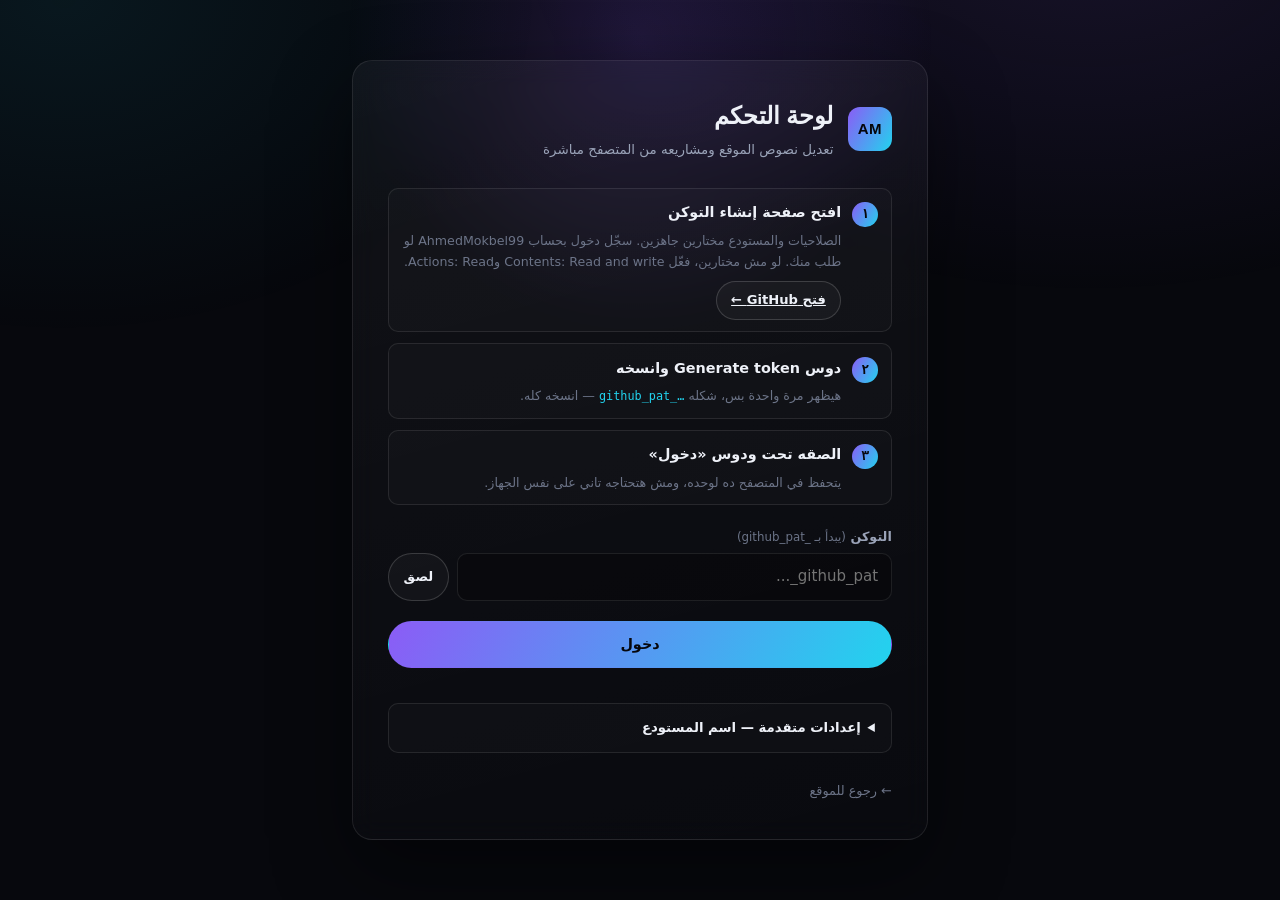
==== admin/index.html @ 38c46030 "Show admin build version and refresh to v27" ====
<!DOCTYPE html>
<html lang="ar" dir="rtl">
<head>
  <meta charset="UTF-8">
  <meta name="viewport" content="width=device-width, initial-scale=1">
  <meta http-equiv="Content-Security-Policy" content="default-src 'self'; base-uri 'self'; object-src 'none'; script-src 'self'; style-src 'self' 'unsafe-inline'; img-src 'self' data: blob: https://raw.githubusercontent.com; font-src 'self' data:; connect-src 'self' https://api.github.com https://raw.githubusercontent.com; form-action 'self'; manifest-src 'self'; worker-src 'self'">
  <meta name="referrer" content="strict-origin-when-cross-origin">
  <meta name="robots" content="noindex, nofollow">
  <meta name="description" content="لوحة تحكم خاصة بموقع أحمد مقبل — غير مفهرسة وغير مربوطة من الموقع.">
  <meta name="theme-color" content="#07080d">
  <title>لوحة التحكم — أحمد مقبل</title>
  <link rel="icon" type="image/svg+xml" href="../assets/favicon.svg">
  <link rel="apple-touch-icon" href="../assets/apple-touch-icon.png">
  <link rel="manifest" href="manifest.json">
  <meta name="apple-mobile-web-app-capable" content="yes">
  <meta name="mobile-web-app-capable" content="yes">
  <meta name="apple-mobile-web-app-title" content="لوحة التحكم">
  <meta name="apple-mobile-web-app-status-bar-style" content="black-translucent">
  <link rel="preload" href="../assets/fonts/ibm-plex-sans-arabic-400-arabic.woff2" as="font" type="font/woff2" crossorigin>
  <link rel="preload" href="../assets/fonts/tajawal-800-arabic.woff2" as="font" type="font/woff2" crossorigin>
<link rel="stylesheet" href="admin.css?v=8">
</head>
<body>

  <!-- شاشة الدخول -->
  <main class="login" id="loginView">
    <div class="login__glow" aria-hidden="true"></div>
    <form class="login__card" id="loginForm" autocomplete="off">
      <div class="login__brand">
        <span class="brand-mark">AM</span>
        <div>
          <h1>لوحة التحكم</h1>
          <p>تعديل نصوص الموقع ومشاريعه من المتصفح مباشرة</p>
        </div>
      </div>

      <ol class="steps">
        <li class="steps__item">
          <span class="steps__num">١</span>
          <div>
            <b>افتح صفحة إنشاء التوكن</b>
            <p>الصلاحيات والمستودع مختارين جاهزين. سجّل دخول بحساب <span dir="ltr">AhmedMokbel99</span> لو طلب منك. لو مش مختارين، فعّل <span dir="ltr">Contents: Read and write</span> و<span dir="ltr">Actions: Read</span>.</p>
            <a class="btn btn--ghost btn--sm" href="https://github.com/settings/personal-access-tokens/new?name=AM%20Admin&description=Portfolio%20admin%20panel&target_name=AhmedMokbel99&expires_in=none&contents=write&actions=read" target="_blank" rel="noopener">فتح GitHub ←</a>
          </div>
        </li>
        <li class="steps__item">
          <span class="steps__num">٢</span>
          <div>
            <b>دوس <span dir="ltr">Generate token</span> وانسخه</b>
            <p>هيظهر مرة واحدة بس، شكله <code dir="ltr">github_pat_…</code> — انسخه كله.</p>
          </div>
        </li>
        <li class="steps__item">
          <span class="steps__num">٣</span>
          <div>
            <b>الصقه تحت ودوس «دخول»</b>
            <p>يتحفظ في المتصفح ده لوحده، ومش هتحتاجه تاني على نفس الجهاز.</p>
          </div>
        </li>
      </ol>

      <label class="field">
        <span>التوكن <span class="field__note">(يبدأ بـ <span dir="ltr">github_pat_</span>)</span></span>
        <div class="field__inline">
          <input id="tokenInput" type="password" placeholder="github_pat_..." spellcheck="false" autocomplete="off" required>
          <button class="btn btn--ghost btn--sm" type="button" id="pasteBtn">لصق</button>
        </div>
      </label>

      <button class="btn btn--primary" type="submit" id="loginBtn">دخول</button>
      <p class="form-error" id="loginError" role="alert"></p>

      <details class="help">
        <summary>إعدادات متقدمة — اسم المستودع</summary>
        <div class="grid-2">
          <label class="field">
            <span>المستخدم / المنظمة</span>
            <input id="ownerInput" type="text" value="AhmedMokbel99" spellcheck="false" required>
          </label>
          <label class="field">
            <span>المستودع</span>
            <input id="repoInput" type="text" value="AhmedMokbel99.github.io" spellcheck="false" required>
          </label>
        </div>
        <p class="hint">غيّرها فقط لو نقلت الموقع لمستودع تاني. لو مش متأكد سيبها زي ما هي.</p>
      </details>

      <a class="login__back" href="../index.html">← رجوع للموقع</a>
    </form>
  </main>

  <!-- اللوحة -->
  <div class="app" id="appView" hidden>
    <header class="topbar">
      <div class="topbar__start">
        <span class="brand-mark brand-mark--sm">AM</span>
        <div class="topbar__title">
          <b>لوحة التحكم <small dir="ltr" style="opacity:.65;font-weight:400">v27</small></b>
          <small id="repoLabel">—</small>
        </div>
      </div>
      <div class="topbar__actions">
        <span class="deploy" id="deployStatus" hidden></span>
        <a class="btn btn--ghost btn--sm" id="previewLink" href="../index.html" target="_blank" rel="noopener">معاينة الموقع</a>
        <button class="btn btn--primary btn--sm" id="saveBtn" type="button" disabled>حفظ ونشر</button>
      </div>
    </header>

    <div class="layout">
      <aside class="sidebar">
        <nav id="tabsNav">
          <button class="tab is-active" data-tab="projects" type="button">
            <span aria-hidden="true">▦</span> المشاريع
          </button>
          <button class="tab" data-tab="texts" type="button">
            <span aria-hidden="true">✎</span> نصوص الموقع
          </button>
          <button class="tab" data-tab="pages" type="button">
            <span aria-hidden="true">▤</span> صفحات الخدمات
          </button>
          <button class="tab" data-tab="images" type="button">
            <span aria-hidden="true">🖼</span> صور الموقع
          </button>
          <button class="tab" data-tab="settings" type="button">
            <span aria-hidden="true">⚙</span> الإعدادات
          </button>
        </nav>
        <div class="sidebar__foot">
          <p id="userLabel">—</p>
          <button class="link-btn" id="logoutBtn" type="button">تسجيل الخروج</button>
        </div>
      </aside>

      <main class="content">
        <section class="panel" id="panel-projects"></section>
        <section class="panel" id="panel-texts" hidden></section>
        <section class="panel" id="panel-pages" hidden></section>
        <section class="panel" id="panel-images" hidden></section>
        <section class="panel" id="panel-settings" hidden></section>
      </main>
    </div>
  </div>

  <!-- محرر المشروع -->
  <div class="modal" id="projectModal" hidden>
    <div class="modal__backdrop" data-close-modal></div>
    <div class="modal__dialog" role="dialog" aria-modal="true" aria-labelledby="projectModalTitle">
      <header class="modal__head">
        <h2 id="projectModalTitle">مشروع جديد</h2>
        <button class="icon-btn" type="button" data-close-modal aria-label="إغلاق">✕</button>
      </header>
      <div class="modal__body" id="projectForm"></div>
      <footer class="modal__foot">
        <button class="btn btn--ghost" type="button" data-close-modal>إلغاء</button>
        <button class="btn btn--primary" type="button" id="projectSaveBtn">تأكيد المشروع</button>
      </footer>
    </div>
  </div>

  <div class="toast" id="toast" role="status" aria-live="polite"></div>

  <div class="dirty-bar" id="dirtyBar" hidden>
    <span>فيه تعديلات لسه مش على الموقع</span>
    <button class="btn btn--primary btn--sm" id="dirtySaveBtn" type="button">حفظ ونشر الآن</button>
  </div>

  <script src="admin.js?v=27"></script>
</body>
</html>
---- admin/admin.css ----
/* ============================================================
   لوحة التحكم — أحمد مقبل
   ============================================================ */
:root {
  --bg: #07080d;
  --bg-soft: #0c0e16;
  --surface: #11131d;
  --surface-2: #171a26;
  --line: rgba(255, 255, 255, 0.09);
  --line-strong: rgba(255, 255, 255, 0.16);
  --text: #eef1f8;
  --muted: #9aa3b8;
  --dim: #6c7488;
  --cyan: #22d3ee;
  --violet: #8b5cf6;
  --green: #34d399;
  --amber: #fbbf24;
  --red: #f87171;
  --radius: 14px;
  --radius-sm: 10px;
  --grad: linear-gradient(120deg, #8b5cf6, #22d3ee);
  --font: "IBM Plex Sans Arabic", system-ui, sans-serif;
  --display: "Tajawal", "IBM Plex Sans Arabic", sans-serif;
  --mono: "IBM Plex Mono", monospace;
}

* { box-sizing: border-box; }

html, body {
  margin: 0;
  padding: 0;
  min-height: 100%;
}

body {
  background: var(--bg);
  color: var(--text);
  font-family: var(--font);
  font-size: 15px;
  line-height: 1.7;
  -webkit-font-smoothing: antialiased;
}

body::before {
  content: "";
  position: fixed;
  inset: 0;
  z-index: -1;
  background:
    radial-gradient(60rem 40rem at 85% -10%, rgba(139, 92, 246, 0.13), transparent 60%),
    radial-gradient(50rem 35rem at 5% 0%, rgba(34, 211, 238, 0.08), transparent 60%);
  pointer-events: none;
}

a { color: var(--cyan); }

button, input, select, textarea { font: inherit; }

[hidden] { display: none !important; }

/* ---------- عناصر عامة ---------- */
.brand-mark {
  display: grid;
  place-items: center;
  width: 44px;
  height: 44px;
  border-radius: 12px;
  background: var(--grad);
  color: #05060a;
  font-family: var(--display);
  font-weight: 800;
  letter-spacing: 0.02em;
  flex: 0 0 auto;
}

.brand-mark--sm { width: 34px; height: 34px; border-radius: 10px; font-size: 0.8rem; }

.btn {
  display: inline-flex;
  align-items: center;
  justify-content: center;
  gap: 0.45rem;
  padding: 0.62rem 1.1rem;
  border: 1px solid transparent;
  border-radius: 999px;
  background: transparent;
  color: var(--text);
  font-weight: 600;
  font-size: 0.9rem;
  cursor: pointer;
  transition: transform 0.15s ease, background-color 0.2s ease, border-color 0.2s ease, opacity 0.2s;
}

.btn:active { transform: translateY(1px); }
.btn:disabled { opacity: 0.45; cursor: not-allowed; }

.btn--primary { background: var(--grad); color: #06070c; }
.btn--ghost { border-color: var(--line-strong); color: var(--text); background: rgba(255, 255, 255, 0.03); }
.btn--ghost:hover { border-color: var(--cyan); color: var(--cyan); }
.btn--danger { border-color: rgba(248, 113, 113, 0.4); color: var(--red); }
.btn--danger:hover { background: rgba(248, 113, 113, 0.1); }
.btn--sm { padding: 0.45rem 0.9rem; font-size: 0.82rem; }

.icon-btn {
  width: 34px;
  height: 34px;
  display: grid;
  place-items: center;
  border-radius: 9px;
  border: 1px solid var(--line);
  background: transparent;
  color: var(--muted);
  cursor: pointer;
}
.icon-btn:hover { color: var(--text); border-color: var(--line-strong); }

.link-btn {
  background: none;
  border: 0;
  color: var(--muted);
  font-size: 0.82rem;
  cursor: pointer;
  padding: 0;
  text-decoration: underline;
  text-underline-offset: 0.2em;
}
.link-btn:hover { color: var(--red); }

/* ---------- شاشة الدخول ---------- */
.login {
  position: relative;
  min-height: 100vh;
  display: grid;
  place-items: center;
  padding: 2rem 1rem;
}

.login__glow {
  position: fixed;
  inset: auto 50% 60% auto;
  width: 40rem;
  height: 40rem;
  transform: translateX(50%);
  background: radial-gradient(circle, rgba(139, 92, 246, 0.18), transparent 65%);
  pointer-events: none;
}

.login__card {
  position: relative;
  width: min(100%, 36rem);
  padding: clamp(1.4rem, 3vw, 2.2rem);
  border: 1px solid var(--line);
  border-radius: 20px;
  background: linear-gradient(165deg, rgba(255, 255, 255, 0.045), rgba(255, 255, 255, 0.012));
  backdrop-filter: blur(12px);
  box-shadow: 0 30px 80px rgba(0, 0, 0, 0.45);
}

.login__brand {
  display: flex;
  align-items: center;
  gap: 0.9rem;
  margin-bottom: 1.6rem;
}

.login__brand h1 { margin: 0; font-family: var(--display); font-size: 1.5rem; }
.login__brand p { margin: 0.15rem 0 0; color: var(--muted); font-size: 0.84rem; }

.field { display: grid; gap: 0.35rem; margin-bottom: 0.9rem; }
.field > span { color: var(--muted); font-size: 0.8rem; font-weight: 600; }

.field input,
.field select,
.field textarea,
.input {
  width: 100%;
  padding: 0.62rem 0.8rem;
  border: 1px solid var(--line);
  border-radius: var(--radius-sm);
  background: rgba(0, 0, 0, 0.25);
  color: var(--text);
  transition: border-color 0.2s, box-shadow 0.2s;
}

.field input:focus,
.field select:focus,
.field textarea:focus,
.input:focus {
  outline: none;
  border-color: var(--cyan);
  box-shadow: 0 0 0 3px rgba(34, 211, 238, 0.12);
}

.field textarea { min-height: 5.2rem; resize: vertical; }
.field input[type="number"] { font-family: var(--mono); }

.grid-2 { display: grid; grid-template-columns: 1fr 1fr; gap: 0.8rem; }

.help {
  margin: 0.4rem 0 1rem;
  padding: 0.8rem 1rem;
  border: 1px solid var(--line);
  border-radius: var(--radius-sm);
  background: rgba(255, 255, 255, 0.02);
  font-size: 0.83rem;
  color: var(--muted);
}
.help summary { cursor: pointer; color: var(--text); font-weight: 600; }
.help ol { margin: 0.7rem 0 0.4rem; padding-inline-start: 1.2rem; line-height: 2; }
.hint { margin: 0.4rem 0 0; color: var(--dim); font-size: 0.78rem; }

.form-error { min-height: 1.2rem; margin: 0.6rem 0 0; color: var(--red); font-size: 0.84rem; }

.login__card .btn--primary { width: 100%; margin-top: 0.4rem; }

/* ---------- خطوات الدخول ---------- */
.steps {
  display: grid;
  gap: 0.7rem;
  margin: 0 0 1.3rem;
  padding: 0;
  list-style: none;
  counter-reset: none;
}

.steps__item {
  display: flex;
  gap: 0.7rem;
  padding: 0.7rem 0.8rem;
  border: 1px solid var(--line);
  border-radius: var(--radius-sm);
  background: rgba(255, 255, 255, 0.02);
}

.steps__num {
  flex: 0 0 1.6rem;
  height: 1.6rem;
  display: grid;
  place-items: center;
  margin-top: 0.1rem;
  border-radius: 50%;
  background: var(--grad);
  color: #06070c;
  font-family: var(--mono);
  font-size: 0.82rem;
  font-weight: 700;
}

.steps__item b { font-size: 0.9rem; }
.steps__item p { margin: 0.25rem 0 0; color: var(--dim); font-size: 0.79rem; line-height: 1.7; }
.steps__item .btn { margin-top: 0.55rem; }
.steps__item code { font-family: var(--mono); font-size: 0.74rem; color: var(--cyan); }

.field__note { color: var(--dim); font-size: 0.74rem; font-weight: 400; }

.field__inline { display: flex; align-items: stretch; gap: 0.5rem; }
.field__inline input { flex: 1 1 auto; min-width: 0; }
.field__inline .btn { flex: 0 0 auto; margin-top: 0; }

.login__back {
  display: inline-block;
  margin-top: 0.7rem;
  color: var(--dim);
  font-size: 0.8rem;
  text-decoration: none;
}
.login__back:hover { color: var(--cyan); }

/* ---------- التخطيط ---------- */
.app { min-height: 100vh; display: flex; flex-direction: column; }

.topbar {
  position: sticky;
  top: 0;
  z-index: 40;
  display: flex;
  align-items: center;
  justify-content: space-between;
  gap: 1rem;
  padding: 0.65rem clamp(1rem, 3vw, 2rem);
  border-bottom: 1px solid var(--line);
  background: rgba(7, 8, 13, 0.82);
  backdrop-filter: blur(16px);
}

.topbar__start { display: flex; align-items: center; gap: 0.7rem; min-width: 0; }
.topbar__title { display: grid; line-height: 1.35; }
.topbar__title b { font-family: var(--display); font-size: 1rem; }
.topbar__title small { color: var(--dim); font-family: var(--mono); font-size: 0.68rem; direction: ltr; text-align: start; }

.topbar__actions { display: flex; align-items: center; gap: 0.55rem; flex-wrap: wrap; }

.deploy {
  display: inline-flex;
  align-items: center;
  gap: 0.4rem;
  padding: 0.3rem 0.65rem;
  border-radius: 999px;
  font-size: 0.72rem;
  border: 1px solid var(--line);
  color: var(--muted);
}
.deploy::before { content: ""; width: 7px; height: 7px; border-radius: 50%; background: var(--amber); }
.deploy.is-ok::before { background: var(--green); }
.deploy.is-err::before { background: var(--red); }

.layout { flex: 1; display: grid; grid-template-columns: 230px minmax(0, 1fr); }

.sidebar {
  display: flex;
  flex-direction: column;
  justify-content: space-between;
  gap: 1rem;
  padding: 1.2rem 0.9rem;
  border-inline-end: 1px solid var(--line);
  background: rgba(255, 255, 255, 0.012);
}

#tabsNav { display: grid; gap: 0.3rem; }

.tab {
  display: flex;
  align-items: center;
  gap: 0.55rem;
  width: 100%;
  padding: 0.62rem 0.8rem;
  border: 1px solid transparent;
  border-radius: var(--radius-sm);
  background: transparent;
  color: var(--muted);
  font-size: 0.9rem;
  text-align: start;
  cursor: pointer;
  transition: background-color 0.2s, color 0.2s, border-color 0.2s;
}

.tab:hover { color: var(--text); background: rgba(255, 255, 255, 0.03); }
.tab.is-active { color: var(--text); border-color: var(--line); background: rgba(34, 211, 238, 0.08); }
.tab span { color: var(--cyan); font-size: 0.9rem; }

.sidebar__foot { display: grid; gap: 0.3rem; padding: 0.5rem 0.4rem 0; border-top: 1px solid var(--line); }
.sidebar__foot p { margin: 0; color: var(--dim); font-size: 0.75rem; word-break: break-word; direction: ltr; text-align: start; }

.content { padding: clamp(1rem, 2.4vw, 1.8rem); min-width: 0; }

/* ---------- الألواح ---------- */
.panel { display: grid; gap: 1.1rem; }

.panel-head {
  display: flex;
  align-items: flex-end;
  justify-content: space-between;
  gap: 1rem;
  flex-wrap: wrap;
}
.panel-head h2 { margin: 0; font-family: var(--display); font-size: 1.35rem; }
.panel-head p { margin: 0.2rem 0 0; color: var(--muted); font-size: 0.84rem; max-width: 50ch; }

.toolbar { display: flex; gap: 0.6rem; flex-wrap: wrap; align-items: center; }
.toolbar .input { width: auto; min-width: 12rem; }

/* ---------- المشاريع ---------- */
.projects-grid {
  display: grid;
  grid-template-columns: repeat(auto-fill, minmax(220px, 1fr));
  align-items: start;
  gap: 0.9rem;
}

.pcard {
  display: flex;
  flex-direction: column;
  border: 1px solid var(--line);
  border-radius: var(--radius);
  background: var(--surface);
  overflow: hidden;
  transition: border-color 0.2s, transform 0.2s;
}
.pcard:hover { border-color: var(--line-strong); transform: translateY(-2px); }
.pcard.is-hidden { opacity: 0.55; }

/* سحب وإفلات لترتيب العناصر */
.pcard[draggable="true"], .item-card[draggable="true"] { cursor: grab; }
.pcard.is-dragging, .item-card.is-dragging { opacity: 0.4; cursor: grabbing; }
.pcard.drop-target, .item-card.drop-target {
  border-color: var(--cyan);
  outline: 2px dashed var(--cyan);
  outline-offset: 2px;
}

.pcard__media { position: relative; aspect-ratio: 4 / 3; background: var(--surface-2); }
.pcard__media img { width: 100%; height: 100%; object-fit: cover; display: block; }
.pcard__badge {
  position: absolute;
  top: 0.5rem;
  inset-inline-start: 0.5rem;
  padding: 0.15rem 0.5rem;
  border-radius: 999px;
  background: rgba(5, 6, 10, 0.75);
  border: 1px solid var(--line);
  font-family: var(--mono);
  font-size: 0.66rem;
  color: var(--muted);
}
.pcard__badge--video { inset-inline-start: auto; inset-inline-end: 0.5rem; color: var(--cyan); }

.pcard__body { display: grid; gap: 0.25rem; padding: 0.7rem 0.8rem 0.35rem; }
.pcard__body b { font-size: 0.9rem; line-height: 1.45; }
.pcard__body small { color: var(--dim); font-size: 0.74rem; }

.pcard__actions {
  display: flex;
  gap: 0.3rem;
  padding: 0.5rem 0.6rem 0.65rem;
  margin-top: auto;
}
.pcard__actions .icon-btn { width: 30px; height: 30px; font-size: 0.8rem; }

/* ---------- مجموعات النصوص ---------- */
.group {
  border: 1px solid var(--line);
  border-radius: var(--radius);
  background: var(--surface);
  overflow: hidden;
}
.group + .group { margin-top: 0; }

.group > summary {
  display: flex;
  align-items: center;
  justify-content: space-between;
  gap: 0.6rem;
  padding: 0.85rem 1rem;
  cursor: pointer;
  font-family: var(--display);
  font-weight: 700;
  font-size: 1rem;
  list-style: none;
}
.group > summary::-webkit-details-marker { display: none; }
.group > summary::after {
  content: "+";
  color: var(--cyan);
  font-family: var(--mono);
  font-size: 1.1rem;
}
.group[open] > summary::after { content: "−"; }
.group > summary small { color: var(--dim); font-weight: 400; font-size: 0.74rem; margin-inline-start: auto; }

.group__body { padding: 0 1rem 1rem; border-top: 1px solid var(--line); display: grid; gap: 0.1rem; }

.field-row { display: grid; gap: 0.3rem; padding-top: 0.8rem; }
.field-row > span { color: var(--muted); font-size: 0.78rem; font-weight: 600; }
.field-row > span em { color: var(--dim); font-style: normal; font-family: var(--mono); font-size: 0.66rem; margin-inline-start: 0.4rem; }
.field-row textarea { min-height: 4.4rem; }

/* بطاقات القوائم */
.list-editor { display: grid; gap: 0.7rem; padding-top: 0.9rem; }

.item-card {
  border: 1px solid var(--line);
  border-radius: var(--radius-sm);
  background: rgba(255, 255, 255, 0.018);
  padding: 0.7rem;
  display: grid;
  gap: 0.55rem;
}

.item-card__head { display: flex; align-items: center; justify-content: space-between; gap: 0.5rem; }
.item-card__head b { font-size: 0.82rem; color: var(--muted); }
.item-card__head .actions { display: flex; gap: 0.25rem; }

.item-grid { display: grid; grid-template-columns: 1fr 1fr; gap: 0.55rem; }
.item-grid .wide { grid-column: 1 / -1; }

.mini-field { display: grid; gap: 0.25rem; }
.mini-field span { font-size: 0.72rem; color: var(--dim); }
.mini-field input, .mini-field textarea, .mini-field select {
  width: 100%;
  padding: 0.45rem 0.6rem;
  border: 1px solid var(--line);
  border-radius: 8px;
  background: rgba(0, 0, 0, 0.22);
  color: var(--text);
}
.mini-field textarea { min-height: 3.6rem; resize: vertical; }

.add-btn {
  justify-self: start;
  margin-top: 0.2rem;
}

/* ---------- الإعدادات ---------- */
.settings-grid { display: grid; gap: 1rem; grid-template-columns: repeat(auto-fit, minmax(260px, 1fr)); }
.card {
  border: 1px solid var(--line);
  border-radius: var(--radius);
  background: var(--surface);
  padding: 1rem;
}
.card h3 { margin: 0 0 0.6rem; font-family: var(--display); font-size: 1rem; }
.card p { color: var(--muted); font-size: 0.84rem; margin: 0 0 0.8rem; }
.card .btn { margin-top: 0.4rem; }
.card .mini-list { margin: 0 0 0.7rem; padding-inline-start: 1.1rem; color: var(--muted); font-size: 0.83rem; line-height: 1.9; }
.card .mini-list b { color: var(--text); font-weight: 600; }
.card code { font-family: var(--mono); font-size: 0.76rem; color: var(--cyan); }
.kv { display: grid; gap: 0.35rem; font-size: 0.82rem; color: var(--muted); }
.kv b { color: var(--text); font-weight: 600; }

/* ---------- المودال ---------- */
.modal { position: fixed; inset: 0; z-index: 100; display: grid; place-items: center; padding: 1rem; }
.modal__backdrop { position: absolute; inset: 0; background: rgba(3, 4, 8, 0.72); backdrop-filter: blur(4px); }
.modal__dialog {
  position: relative;
  width: min(100%, 52rem);
  max-height: calc(100vh - 2rem);
  display: flex;
  flex-direction: column;
  border: 1px solid var(--line-strong);
  border-radius: 18px;
  background: var(--bg-soft);
  box-shadow: 0 40px 100px rgba(0, 0, 0, 0.6);
  overflow: hidden;
}
.modal__head, .modal__foot {
  display: flex;
  align-items: center;
  justify-content: space-between;
  gap: 0.8rem;
  padding: 0.85rem 1.1rem;
  border-bottom: 1px solid var(--line);
}
.modal__foot { border-bottom: 0; border-top: 1px solid var(--line); justify-content: flex-end; }
.modal__head h2 { margin: 0; font-family: var(--display); font-size: 1.1rem; }
.modal__body { padding: 1rem 1.1rem; overflow-y: auto; }

.form-section { border-top: 1px solid var(--line); margin-top: 0.9rem; padding-top: 0.9rem; }
.form-section:first-child { border-top: 0; margin-top: 0; padding-top: 0; }
.form-section h4 { margin: 0 0 0.6rem; font-size: 0.86rem; color: var(--cyan); font-weight: 600; }

.image-picker { display: grid; grid-template-columns: 160px 1fr; gap: 0.8rem; align-items: start; }
.image-preview {
  aspect-ratio: 4 / 3;
  border: 1px dashed var(--line-strong);
  border-radius: var(--radius-sm);
  background: var(--surface-2);
  display: grid;
  place-items: center;
  overflow: hidden;
  color: var(--dim);
  font-size: 0.76rem;
  text-align: center;
  padding: 0.4rem;
}
.image-preview img { width: 100%; height: 100%; object-fit: cover; }
.image-preview--portrait { aspect-ratio: 3 / 4; }
.image-preview--wide { aspect-ratio: 1200 / 630; }
.image-controls { display: grid; gap: 0.55rem; }

.gallery-editor { display: grid; gap: 0.55rem; }
.gallery-item {
  display: grid;
  grid-template-columns: 64px 1fr;
  gap: 0.6rem;
  align-items: center;
  padding: 0.5rem;
  border: 1px solid var(--line);
  border-radius: var(--radius-sm);
  background: rgba(255, 255, 255, 0.02);
}
.gallery-item img {
  width: 64px;
  height: 64px;
  object-fit: cover;
  border-radius: 8px;
  background: var(--surface);
}
.gallery-item__body { display: grid; gap: 0.35rem; min-width: 0; }
.gallery-item__body input {
  width: 100%;
  padding: 0.45rem 0.6rem;
  border: 1px solid var(--line);
  border-radius: 8px;
  background: rgba(0, 0, 0, 0.25);
  color: var(--text);
  font-size: 0.82rem;
}
.gallery-item__body input:focus {
  outline: none;
  border-color: var(--cyan);
}
.gallery-item__actions { display: flex; gap: 0.7rem; flex-wrap: wrap; font-size: 0.76rem; }
.gallery-item__actions .link-btn { font-size: 0.76rem; }
.gallery-item__actions .link-btn:disabled { opacity: 0.35; cursor: not-allowed; }
.link-btn--danger { color: var(--red); }

.facts-editor { display: grid; gap: 0.45rem; }
.fact-row {
  display: grid;
  grid-template-columns: 1fr 1fr auto;
  gap: 0.45rem;
  align-items: center;
}
.fact-row input {
  width: 100%;
  padding: 0.45rem 0.6rem;
  border: 1px solid var(--line);
  border-radius: 8px;
  background: rgba(0, 0, 0, 0.25);
  color: var(--text);
  font-size: 0.82rem;
}
.fact-row input:focus { outline: none; border-color: var(--cyan); }

.dirty-bar {
  position: fixed;
  z-index: 90;
  inset-inline: 0;
  bottom: 4.6rem;
  margin-inline: auto;
  width: fit-content;
  max-width: min(92vw, 30rem);
  display: flex;
  flex-wrap: wrap;
  justify-content: center;
  align-items: center;
  gap: 0.8rem;
  padding: 0.5rem 0.7rem 0.5rem 1rem;
  border: 1px solid rgba(34, 211, 238, 0.4);
  border-radius: 999px;
  background: #0b1220;
  color: var(--text);
  font-size: 0.82rem;
  box-shadow: 0 18px 50px rgba(0, 0, 0, 0.55);
}
.dirty-bar[hidden] { display: none; }

.check { display: flex; align-items: center; gap: 0.5rem; font-size: 0.86rem; color: var(--muted); cursor: pointer; }
.check input { width: 18px; height: 18px; accent-color: var(--violet); }

.seg { display: flex; gap: 0.3rem; flex-wrap: wrap; }
.seg button {
  padding: 0.4rem 0.75rem;
  border-radius: 999px;
  border: 1px solid var(--line);
  background: transparent;
  color: var(--muted);
  font-size: 0.78rem;
  cursor: pointer;
}
.seg button.is-active { border-color: var(--cyan); color: var(--cyan); background: rgba(34, 211, 238, 0.08); }

.note {
  padding: 0.6rem 0.8rem;
  border-radius: var(--radius-sm);
  border: 1px solid rgba(251, 191, 36, 0.25);
  background: rgba(251, 191, 36, 0.06);
  color: #fcd34d;
  font-size: 0.78rem;
}

/* ---------- التوست ---------- */
.toast {
  position: fixed;
  z-index: 200;
  inset-inline: 0;
  bottom: 1.4rem;
  margin-inline: auto;
  width: fit-content;
  max-width: min(90vw, 32rem);
  padding: 0.65rem 1.1rem;
  border-radius: 999px;
  border: 1px solid var(--line-strong);
  background: var(--surface);
  color: var(--text);
  font-size: 0.86rem;
  box-shadow: 0 18px 50px rgba(0, 0, 0, 0.5);
  opacity: 0;
  transform: translateY(12px);
  pointer-events: none;
  transition: opacity 0.25s, transform 0.25s;
}
.toast.is-on { opacity: 1; transform: translateY(0); }
.toast.is-err { border-color: rgba(248, 113, 113, 0.5); color: #fecaca; }
.toast.is-ok { border-color: rgba(52, 211, 153, 0.45); color: #bbf7d0; }

/* ---------- استجابة ---------- */
@media (max-width: 860px) {
  .layout { grid-template-columns: 1fr; }
  .sidebar {
    position: sticky;
    top: 0;
    z-index: 30;
    flex-direction: row;
    align-items: center;
    overflow-x: auto;
    border-inline-end: 0;
    border-bottom: 1px solid var(--line);
    background: rgba(7, 8, 13, 0.92);
    padding: 0.5rem 0.7rem;
  }
  #tabsNav { display: flex; gap: 0.25rem; }
  .tab { width: auto; white-space: nowrap; padding: 0.45rem 0.7rem; font-size: 0.82rem; }
  .sidebar__foot { display: none; }
  .topbar__actions .btn--ghost { display: none; }
}

@media (max-width: 600px) {
  .grid-2, .item-grid { grid-template-columns: 1fr; }
  .image-picker { grid-template-columns: 1fr; }
  .image-preview { max-width: 200px; }
  .topbar { padding: 0.55rem 0.8rem; }
  .topbar__title small { max-width: 42vw; overflow: hidden; text-overflow: ellipsis; white-space: nowrap; }
  .content { padding: 0.8rem; }
}
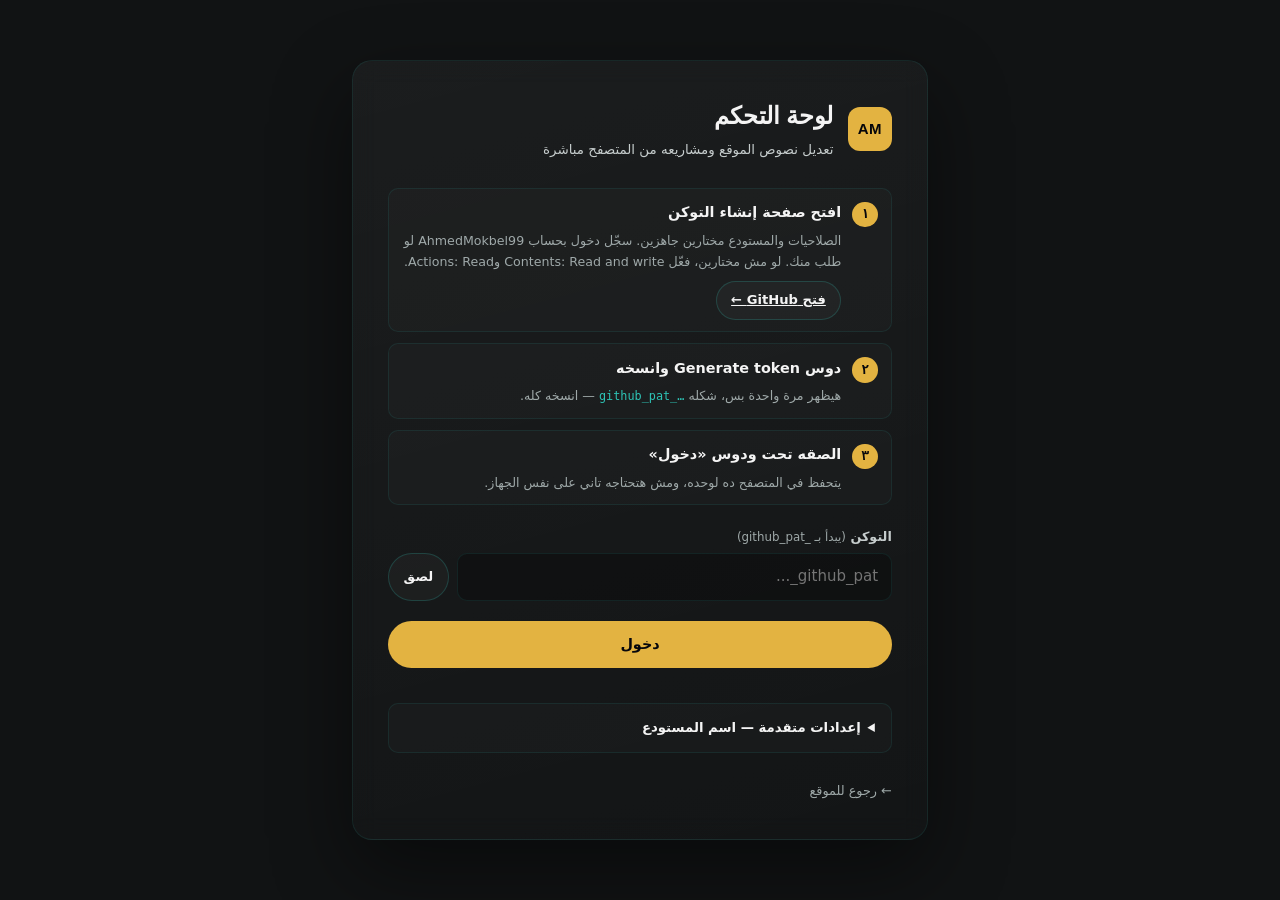
==== commit 395327bc: "Palette: charcoal 60% / turquoise 30% / gold 10% - Replace the orange accent with gold #E3B341 highl" ====
--- a/admin/index.html
+++ b/admin/index.html
@@ -3,11 +3,11 @@
 <head>
   <meta charset="UTF-8">
   <meta name="viewport" content="width=device-width, initial-scale=1">
-  <meta http-equiv="Content-Security-Policy" content="default-src 'self'; base-uri 'self'; object-src 'none'; script-src 'self'; style-src 'self' 'unsafe-inline'; img-src 'self' data: blob: https://raw.githubusercontent.com; font-src 'self' data:; connect-src 'self' https://api.github.com https://raw.githubusercontent.com; form-action 'self'; manifest-src 'self'; worker-src 'self'">
+  <meta http-equiv="Content-Security-Policy" content="default-src 'self'; base-uri 'self'; object-src 'none'; script-src 'self'; style-src 'self' 'unsafe-inline'; img-src 'self' data: blob: https://raw.githubusercontent.com; media-src 'self' blob:; font-src 'self' data:; connect-src 'self' https://api.github.com https://raw.githubusercontent.com https://ahmed-analytics.ahmed01068775125.workers.dev; form-action 'self'; manifest-src 'self'; worker-src 'self'">
   <meta name="referrer" content="strict-origin-when-cross-origin">
   <meta name="robots" content="noindex, nofollow">
   <meta name="description" content="لوحة تحكم خاصة بموقع أحمد مقبل — غير مفهرسة وغير مربوطة من الموقع.">
-  <meta name="theme-color" content="#07080d">
+  <meta name="theme-color" content="#111314">
   <title>لوحة التحكم — أحمد مقبل</title>
   <link rel="icon" type="image/svg+xml" href="../assets/favicon.svg">
   <link rel="apple-touch-icon" href="../assets/apple-touch-icon.png">
@@ -18,9 +18,15 @@
   <meta name="apple-mobile-web-app-status-bar-style" content="black-translucent">
   <link rel="preload" href="../assets/fonts/ibm-plex-sans-arabic-400-arabic.woff2" as="font" type="font/woff2" crossorigin>
   <link rel="preload" href="../assets/fonts/tajawal-800-arabic.woff2" as="font" type="font/woff2" crossorigin>
-<link rel="stylesheet" href="admin.css?v=8">
+<link rel="stylesheet" href="admin.css?v=10">
 </head>
 <body>
+
+  <div class="upload-progress" id="uploadProgress" hidden aria-live="polite">
+    <span id="uploadProgressLabel">جاري التحميل</span>
+    <div class="upload-progress__track"><div class="upload-progress__bar" id="uploadProgressBar"></div></div>
+    <span class="upload-progress__text" id="uploadProgressText">0%</span>
+  </div>
 
   <!-- شاشة الدخول -->
   <main class="login" id="loginView">
@@ -95,7 +101,7 @@
       <div class="topbar__start">
         <span class="brand-mark brand-mark--sm">AM</span>
         <div class="topbar__title">
-          <b>لوحة التحكم <small dir="ltr" style="opacity:.65;font-weight:400">v27</small></b>
+          <b>لوحة التحكم <small dir="ltr" style="opacity:.65;font-weight:400">v32</small></b>
           <small id="repoLabel">—</small>
         </div>
       </div>
@@ -121,6 +127,9 @@
           <button class="tab" data-tab="images" type="button">
             <span aria-hidden="true">🖼</span> صور الموقع
           </button>
+          <button class="tab" data-tab="analytics" type="button">
+            <span aria-hidden="true">📊</span> الإحصائيات
+          </button>
           <button class="tab" data-tab="settings" type="button">
             <span aria-hidden="true">⚙</span> الإعدادات
           </button>
@@ -136,6 +145,7 @@
         <section class="panel" id="panel-texts" hidden></section>
         <section class="panel" id="panel-pages" hidden></section>
         <section class="panel" id="panel-images" hidden></section>
+        <section class="panel" id="panel-analytics" hidden></section>
         <section class="panel" id="panel-settings" hidden></section>
       </main>
     </div>
@@ -164,6 +174,6 @@
     <button class="btn btn--primary btn--sm" id="dirtySaveBtn" type="button">حفظ ونشر الآن</button>
   </div>
 
-  <script src="admin.js?v=27"></script>
+  <script src="admin.js?v=32"></script>
 </body>
 </html>
--- a/admin/admin.css
+++ b/admin/admin.css
@@ -2,23 +2,23 @@
    لوحة التحكم — أحمد مقبل
    ============================================================ */
 :root {
-  --bg: #07080d;
-  --bg-soft: #0c0e16;
-  --surface: #11131d;
-  --surface-2: #171a26;
-  --line: rgba(255, 255, 255, 0.09);
-  --line-strong: rgba(255, 255, 255, 0.16);
-  --text: #eef1f8;
-  --muted: #9aa3b8;
-  --dim: #6c7488;
-  --cyan: #22d3ee;
-  --violet: #8b5cf6;
+  --bg: #111314;
+  --bg-soft: #15191b;
+  --surface: #1a1e20;
+  --surface-2: #202527;
+  --line: rgba(46, 196, 182, 0.1);
+  --line-strong: rgba(46, 196, 182, 0.22);
+  --text: #f4f4f4;
+  --muted: #c6cdcd;
+  --dim: #9fa9a9;
+  --cyan: #2ec4b6;
+  --violet: #2ec4b6;
   --green: #34d399;
-  --amber: #fbbf24;
+  --amber: #e3b341;
   --red: #f87171;
   --radius: 14px;
   --radius-sm: 10px;
-  --grad: linear-gradient(120deg, #8b5cf6, #22d3ee);
+  --grad: #e3b341;
   --font: "IBM Plex Sans Arabic", system-ui, sans-serif;
   --display: "Tajawal", "IBM Plex Sans Arabic", sans-serif;
   --mono: "IBM Plex Mono", monospace;
@@ -39,17 +39,6 @@
   font-size: 15px;
   line-height: 1.7;
   -webkit-font-smoothing: antialiased;
-}
-
-body::before {
-  content: "";
-  position: fixed;
-  inset: 0;
-  z-index: -1;
-  background:
-    radial-gradient(60rem 40rem at 85% -10%, rgba(139, 92, 246, 0.13), transparent 60%),
-    radial-gradient(50rem 35rem at 5% 0%, rgba(34, 211, 238, 0.08), transparent 60%);
-  pointer-events: none;
 }
 
 a { color: var(--cyan); }
@@ -136,13 +125,7 @@
 }
 
 .login__glow {
-  position: fixed;
-  inset: auto 50% 60% auto;
-  width: 40rem;
-  height: 40rem;
-  transform: translateX(50%);
-  background: radial-gradient(circle, rgba(139, 92, 246, 0.18), transparent 65%);
-  pointer-events: none;
+  display: none;
 }
 
 .login__card {
@@ -188,7 +171,7 @@
 .input:focus {
   outline: none;
   border-color: var(--cyan);
-  box-shadow: 0 0 0 3px rgba(34, 211, 238, 0.12);
+  box-shadow: 0 0 0 3px rgba(46, 196, 182, 0.12);
 }
 
 .field textarea { min-height: 5.2rem; resize: vertical; }
@@ -335,7 +318,7 @@
 }
 
 .tab:hover { color: var(--text); background: rgba(255, 255, 255, 0.03); }
-.tab.is-active { color: var(--text); border-color: var(--line); background: rgba(34, 211, 238, 0.08); }
+.tab.is-active { color: var(--text); border-color: var(--line); background: rgba(46, 196, 182, 0.08); }
 .tab span { color: var(--cyan); font-size: 0.9rem; }
 
 .sidebar__foot { display: grid; gap: 0.3rem; padding: 0.5rem 0.4rem 0; border-top: 1px solid var(--line); }
@@ -490,6 +473,29 @@
   margin-top: 0.2rem;
 }
 
+/* ---------- الإحصائيات ---------- */
+.stats-grid { display: grid; gap: 0.8rem; grid-template-columns: repeat(auto-fit, minmax(180px, 1fr)); }
+.stat-card {
+  border: 1px solid var(--line);
+  border-radius: var(--radius-sm);
+  background: var(--surface-2);
+  padding: 0.9rem 1rem;
+  display: grid;
+  gap: 0.15rem;
+}
+.stat-card span { color: var(--muted); font-size: 0.78rem; }
+.stat-card b { font-family: var(--display); font-size: 1.7rem; line-height: 1.2; color: var(--cyan); }
+.table-wrap { overflow-x: auto; }
+.stats-table { width: 100%; border-collapse: collapse; font-size: 0.84rem; }
+.stats-table th, .stats-table td {
+  padding: 0.55rem 0.6rem;
+  border-block-end: 1px solid var(--line);
+  text-align: start;
+}
+.stats-table th { color: var(--muted); font-weight: 600; font-size: 0.78rem; }
+.stats-table td:last-child, .stats-table th:last-child { text-align: end; font-variant-numeric: tabular-nums; }
+.stats-table tbody tr:last-child td { border-block-end: 0; }
+
 /* ---------- الإعدادات ---------- */
 .settings-grid { display: grid; gap: 1rem; grid-template-columns: repeat(auto-fit, minmax(260px, 1fr)); }
 .card {
@@ -626,7 +632,7 @@
   align-items: center;
   gap: 0.8rem;
   padding: 0.5rem 0.7rem 0.5rem 1rem;
-  border: 1px solid rgba(34, 211, 238, 0.4);
+  border: 1px solid rgba(46, 196, 182, 0.4);
   border-radius: 999px;
   background: #0b1220;
   color: var(--text);
@@ -648,7 +654,7 @@
   font-size: 0.78rem;
   cursor: pointer;
 }
-.seg button.is-active { border-color: var(--cyan); color: var(--cyan); background: rgba(34, 211, 238, 0.08); }
+.seg button.is-active { border-color: var(--cyan); color: var(--cyan); background: rgba(46, 196, 182, 0.08); }
 
 .note {
   padding: 0.6rem 0.8rem;
@@ -657,6 +663,43 @@
   background: rgba(251, 191, 36, 0.06);
   color: #fcd34d;
   font-size: 0.78rem;
+}
+
+/* ---------- شريط التقدم ---------- */
+.upload-progress {
+  position: fixed;
+  z-index: 300;
+  inset-block-start: 0;
+  inset-inline: 0;
+  display: flex;
+  align-items: center;
+  gap: 0.7rem;
+  padding: 0.5rem 0.9rem;
+  border-block-end: 1px solid rgba(245, 158, 11, 0.35);
+  background: rgba(7, 8, 13, 0.96);
+  color: #fcd34d;
+  font-size: 0.82rem;
+  box-shadow: 0 8px 30px rgba(0, 0, 0, 0.45);
+}
+.upload-progress[hidden] { display: none; }
+.upload-progress__track {
+  flex: 1;
+  height: 7px;
+  border-radius: 999px;
+  background: rgba(255, 255, 255, 0.12);
+  overflow: hidden;
+}
+.upload-progress__bar {
+  width: 0;
+  height: 100%;
+  border-radius: inherit;
+  background: linear-gradient(90deg, #f59e0b, #fbbf24);
+  transition: width 0.18s ease;
+}
+.upload-progress__text {
+  min-width: 5.5rem;
+  text-align: end;
+  font-variant-numeric: tabular-nums;
 }
 
 /* ---------- التوست ---------- */
